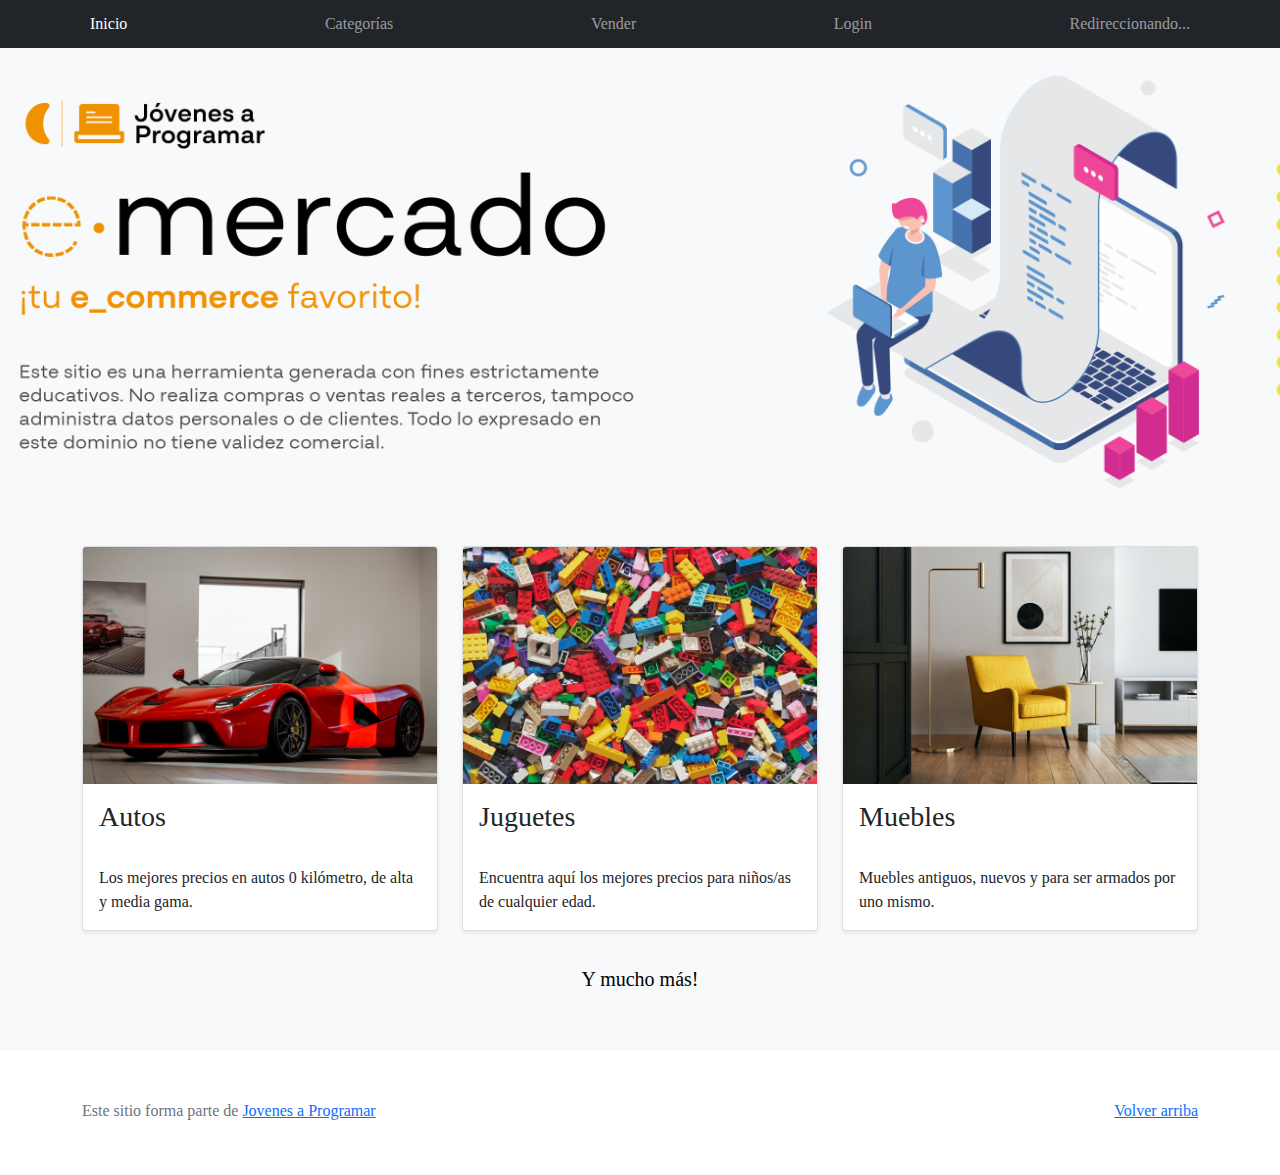
==== index.html @ e8e3187f "Agregamos algunas funcionalidades de la entrega 1 al resto de HTMLs y agregamos funcionalidad 1 de e" ====
<!DOCTYPE html>
<html lang="es">

<head>
  <meta http-equiv="Content-Type" content="text/html; charset=UTF-8">
  <meta name="viewport" content="width=device-width, initial-scale=1, shrink-to-fit=no">
  <title>eMercado - Todo lo que busques está aquí</title>

  <link href="https://fonts.googleapis.com/css?family=Raleway:300,300i,400,400i,700,700i,900,900i" rel="stylesheet">
  <link href="css/bootstrap.min.css" rel="stylesheet">
  <link href="css/styles.css" rel="stylesheet">
</head>

<body>
  <nav class="navbar navbar-expand-lg navbar-dark bg-dark p-1">
    <div class="container">
      <button class="navbar-toggler" type="button" data-bs-toggle="collapse" data-bs-target="#navbarNav"
        aria-controls="navbarNav" aria-expanded="false" aria-label="Toggle navigation">
        <span class="navbar-toggler-icon"></span>
      </button>
      <div class="collapse navbar-collapse" id="navbarNav">
        <ul class="navbar-nav w-100 justify-content-between">
          <li class="nav-item">
            <a class="nav-link active" href="index.html">Inicio</a>
          </li>
          <li class="nav-item">
            <a class="nav-link" href="categories.html">Categorías</a>
          </li>
          <li class="nav-item">
            <a class="nav-link" href="sell.html">Vender</a>
          </li>
          <li class="nav-item">
            <a class="nav-link" href="login.html" id="boton-login">Login</a> <!-- Agregamos dirección a login -->
          </li>
          <li class="nav-item">
            <a class="nav-link" href="my-profile.html" id="perfil"></a> <!-- Agregamos dirección al perfil del usuario -->
          </li>
        </ul>
      </div>
    </div>
  </nav>
  <main>
    <div class="jumbotron text-center"></div>
    <div class="album py-5 bg-light">
      <div class="container">
        <div class="row">
          <div class="col-md-4">
            <div class="card mb-4 shadow-sm custom-card cursor-active" id="autos">
              <img class="bd-placeholder-img card-img-top" src="img/cars_index.jpg"
                alt="Imgagen representativa de la categoría 'Autos'">
              <h3 class="m-3">Autos</h3>
              <div class="card-body">
                <p class="card-text">Los mejores precios en autos 0 kilómetro, de alta y media gama.</p>
              </div>
            </div>
          </div>
          <div class="col-md-4">
            <div class="card mb-4 shadow-sm custom-card cursor-active" id="juguetes">
              <img class="bd-placeholder-img card-img-top" src="img/toys_index.jpg"
                alt="Imgagen representativa de la categoría 'Juguetes'">
              <h3 class="m-3">Juguetes</h3>
              <div class="card-body">
                <p class="card-text">Encuentra aquí los mejores precios para niños/as de cualquier edad.</p>
              </div>
            </div>
          </div>
          <div class="col-md-4">
            <div class="card mb-4 shadow-sm custom-card cursor-active" id="muebles">
              <img class="bd-placeholder-img card-img-top" src="img/furniture_index.jpg"
                alt="Imgagen representativa de la categoría 'Muebles'">
              <h3 class="m-3">Muebles</h3>
              <div class="card-body">
                <p class="card-text">Muebles antiguos, nuevos y para ser armados por uno mismo.</p>
              </div>
            </div>
          </div>
        </div>
        <div class="row">
          <a class="btn btn-light btn-lg btn-block" href="categories.html">Y mucho más!</a>
        </div>
      </div>
    </div>
  </main>
  <footer class="text-muted">
    <div class="container">
      <p class="float-end">
        <a href="#">Volver arriba</a>
      </p>
      <p>Este sitio forma parte de <a href="https://jovenesaprogramar.edu.uy/" target="_blank">Jovenes a Programar</a></p>
    </div>
  </footer>
  <script src="js/bootstrap.bundle.min.js"></script>
  <script src="js/index.js"></script>
  <script src="js/init.js"></script>
  <script src="js/usuario.js"></script>
</body>

</html>
---- css/styles.css ----
.jumbotron,
.card-body,
.container,
.site-header {
  font-family: 'Verdana', serif !important;
}

.jumbotron .display-4 {
  font-weight: bold;
}

nav a {
  text-decoration: none;
}

.bd-placeholder-img {
  font-size: 1.125rem;
  text-anchor: middle;
  -webkit-user-select: none;
  -moz-user-select: none;
  -ms-user-select: none;
  user-select: none;
}

@media (min-width: 768px) {
  .bd-placeholder-img-lg {
    font-size: 3.5rem;
  }
}

.jumbotron {
  height: 50vh;
  padding: 5em inherit;
  margin-bottom: 0;
  background-color: #53C0FB;
  background: url('../img/cover_back.png');
  background-size: cover;
  background-position: center;
  background-repeat: no-repeat;
  color: black;
  font-weight: bold;
}

@media (min-width: 768px) {
  .jumbotron {
    padding-top: 6rem;
    padding-bottom: 6rem;
  }
}

.jumbotron p:last-child {
  margin-bottom: 0;
}

.jumbotron-heading {
  font-weight: 300;
}

.jumbotron .container {
  max-width: 40rem;
  background-color: rgba(255, 255, 255, 0.5);
  border-radius: 10px;
  text-shadow: 1px 1px 2px grey;
}

.jumbotron .lead {
  font-size: 38px;
}

footer {
  padding-top: 3rem;
  padding-bottom: 3rem;
}

footer p {
  margin-bottom: .25rem;
}

.site-header a {
  color: white;
  transition: ease-in-out color .15s;
}

.site-header .dropdown-menu a {
  color: black;
}

.dropzone {
  border: 2px dashed #0087F7;
  border-radius: 5px;
  background: white;
}

.img-fit {
  max-height: 100%;
}

.alert {
  position: fixed;
  top: 80px;
  width: 50%;
  left: 50%;
  transform: translate(-50%, 0);
}

.lds-ring {
  display: inline-block;
  position: relative;
  width: 64px;
  height: 64px;
  top: 50%;
  left: 50%;
}

.cursor-active {
  cursor: pointer;
}

.left {
  float: left;
  padding: 4px;
  background-color: rgba(255, 255, 255, 0.5);
}

.lds-ring div {
  box-sizing: border-box;
  display: block;
  position: absolute;
  width: 51px;
  height: 51px;
  margin: 6px;
  border: 6px solid #fff;
  border-radius: 50%;
  animation: lds-ring 1.2s cubic-bezier(0.5, 0, 0.5, 1) infinite;
  border-color: #fff transparent transparent transparent;
}

.lds-ring div:nth-child(1) {
  animation-delay: -0.45s;
}

.lds-ring div:nth-child(2) {
  animation-delay: -0.3s;
}

.lds-ring div:nth-child(3) {
  animation-delay: -0.15s;
}

@keyframes lds-ring {
  0% {
    transform: rotate(0deg);
  }

  100% {
    transform: rotate(360deg);
  }
}

.signin {
  width: 100%;
  max-width: 330px;
  padding: 15px;
  margin: auto;
}

#spinner-wrapper {
  position: fixed;
  background-color: rgba(0, 0, 0, 0.5);
  width: 100%;
  height: 100%;
  top: 0;
  left: 0;
  z-index: 1021;
  display: none;
}

main {
  min-height: calc(100vh - 210px);
}

a.custom-card,
a.custom-card:hover {
  color: inherit;
  text-decoration: inherit;
}

.checked {
  color: orange;
}

/* Código para el estilo de la tabla y los productos */

.auto-table:hover {
  background-color: #dbdbdbdc; /* Cambia el color de fondo al pasar el mouse */
  box-shadow: 0 0 10px rgba(0, 0, 0, 0.2);
}
.cambio1 {
  text-align: center;
}
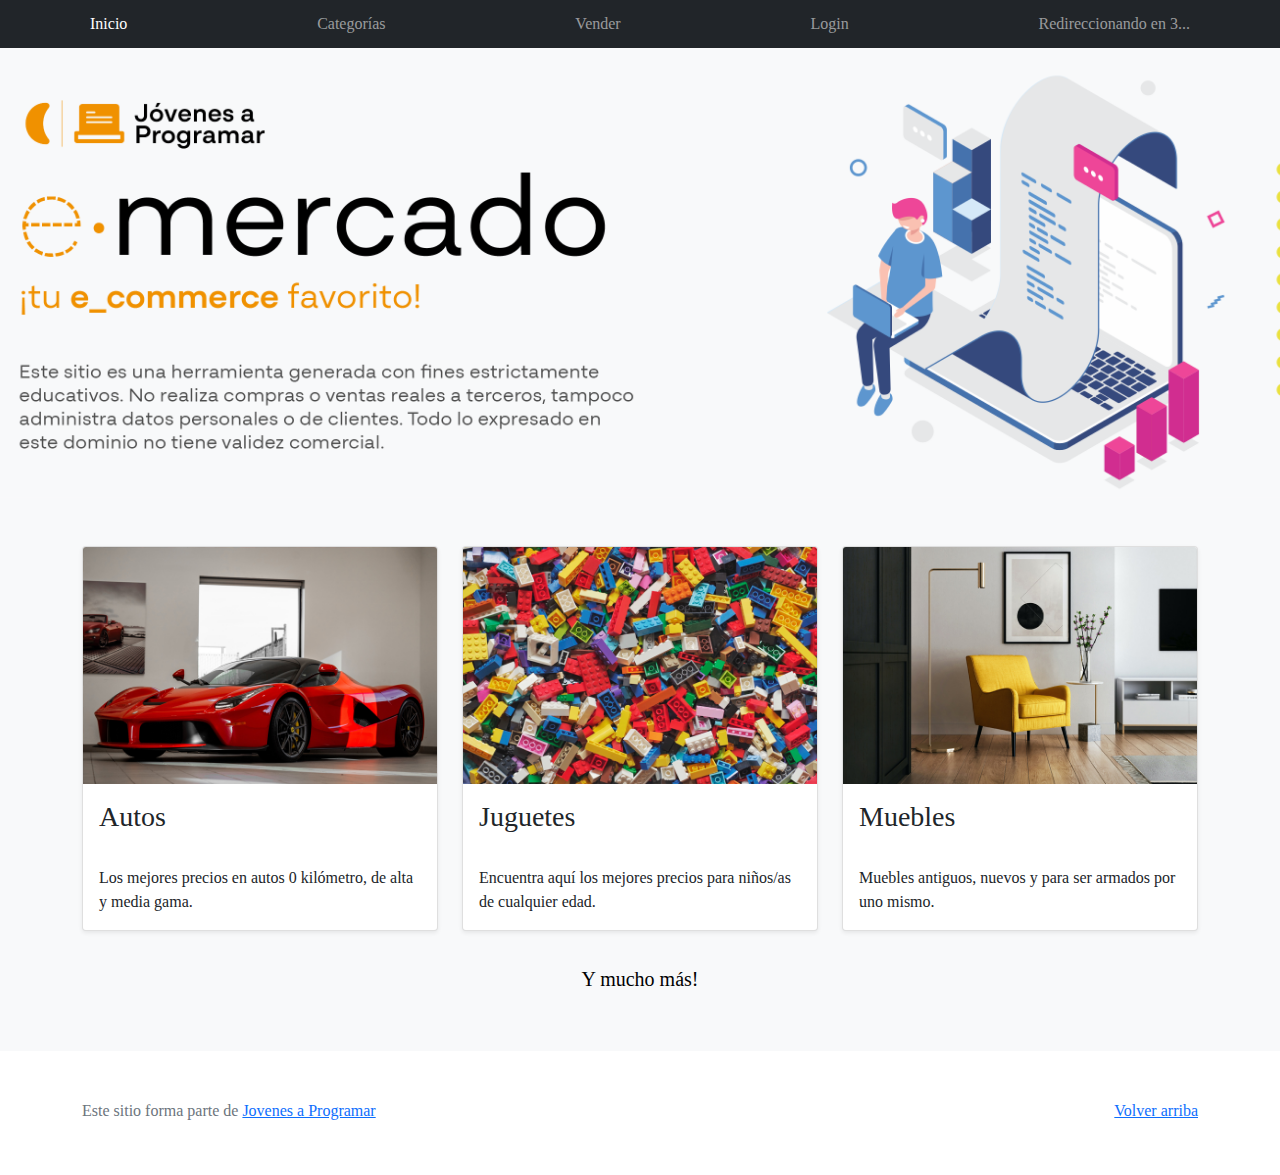
==== commit 91301970: "Agregamos todas las funcionalidades para la parte 3 de la entrega 2" ====
--- a/index.html
+++ b/index.html
@@ -92,7 +92,6 @@
   <script src="js/bootstrap.bundle.min.js"></script>
   <script src="js/index.js"></script>
   <script src="js/init.js"></script>
-  <script src="js/usuario.js"></script>
 </body>
 
 </html>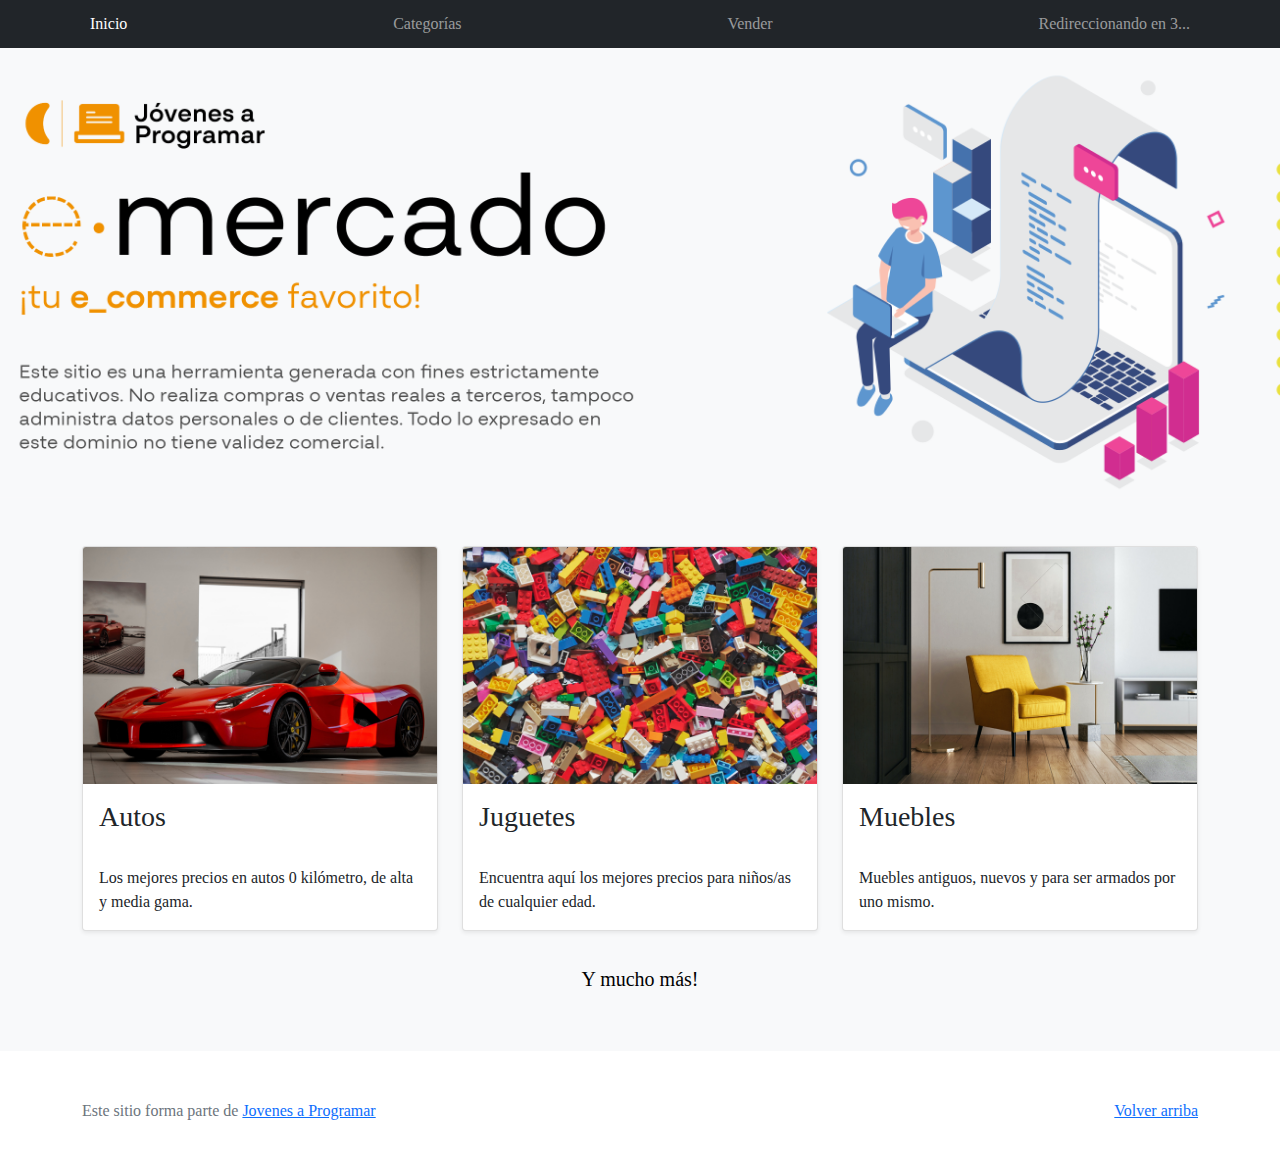
==== commit b5c57e58: "Finalización de la funcionalidad 2" ====
--- a/index.html
+++ b/index.html
@@ -30,10 +30,18 @@
             <a class="nav-link" href="sell.html">Vender</a>
           </li>
           <li class="nav-item">
-            <a class="nav-link" href="login.html" id="boton-login">Login</a> <!-- Agregamos dirección a login -->
-          </li>
-          <li class="nav-item">
-            <a class="nav-link" href="my-profile.html" id="perfil"></a> <!-- Agregamos dirección al perfil del usuario -->
+            <div class="dropdown">
+              <a class="nav-link dropdown-toggle" href="#" role="button" id="userDropdown" data-bs-toggle="dropdown"
+                aria-haspopup="true" aria-expanded="false">
+                <span id="perfil"></span>
+              </a>
+              <div class="dropdown-menu" aria-labelledby="userDropdown" id="profile-options">
+                <a class="dropdown-item" href="cart.html">Mi carrito</a>
+                <a class="dropdown-item" href="my-profile.html">Mi perfil</a>
+                <div class="dropdown-divider"></div>
+                <a class="dropdown-item" href="login.html" id="boton-login">Cerrar sesión</a>
+              </div>
+            </div>
           </li>
         </ul>
       </div>
--- a/css/styles.css
+++ b/css/styles.css
@@ -198,3 +198,23 @@
 .cambio1 {
   text-align: center;
 }
+
+/* Código para el estilo de la barra de busqueda en productos */
+
+#barraBuscar {
+  display: block;
+    width:auto;
+    padding: .375rem .75rem;
+    font-size: 1rem;
+    font-weight: 400;
+    line-height: 1.5;
+    color: #212529;
+    background-color: #fff;
+    background-clip: padding-box;
+    border: 1px solid #ced4da;
+    -webkit-appearance: none;
+    -moz-appearance: none;
+    appearance: none;
+    /* border-radius: .25rem; */
+    transition: border-color .15s ease-in-out,box-shadow .15s ease-in-out;
+}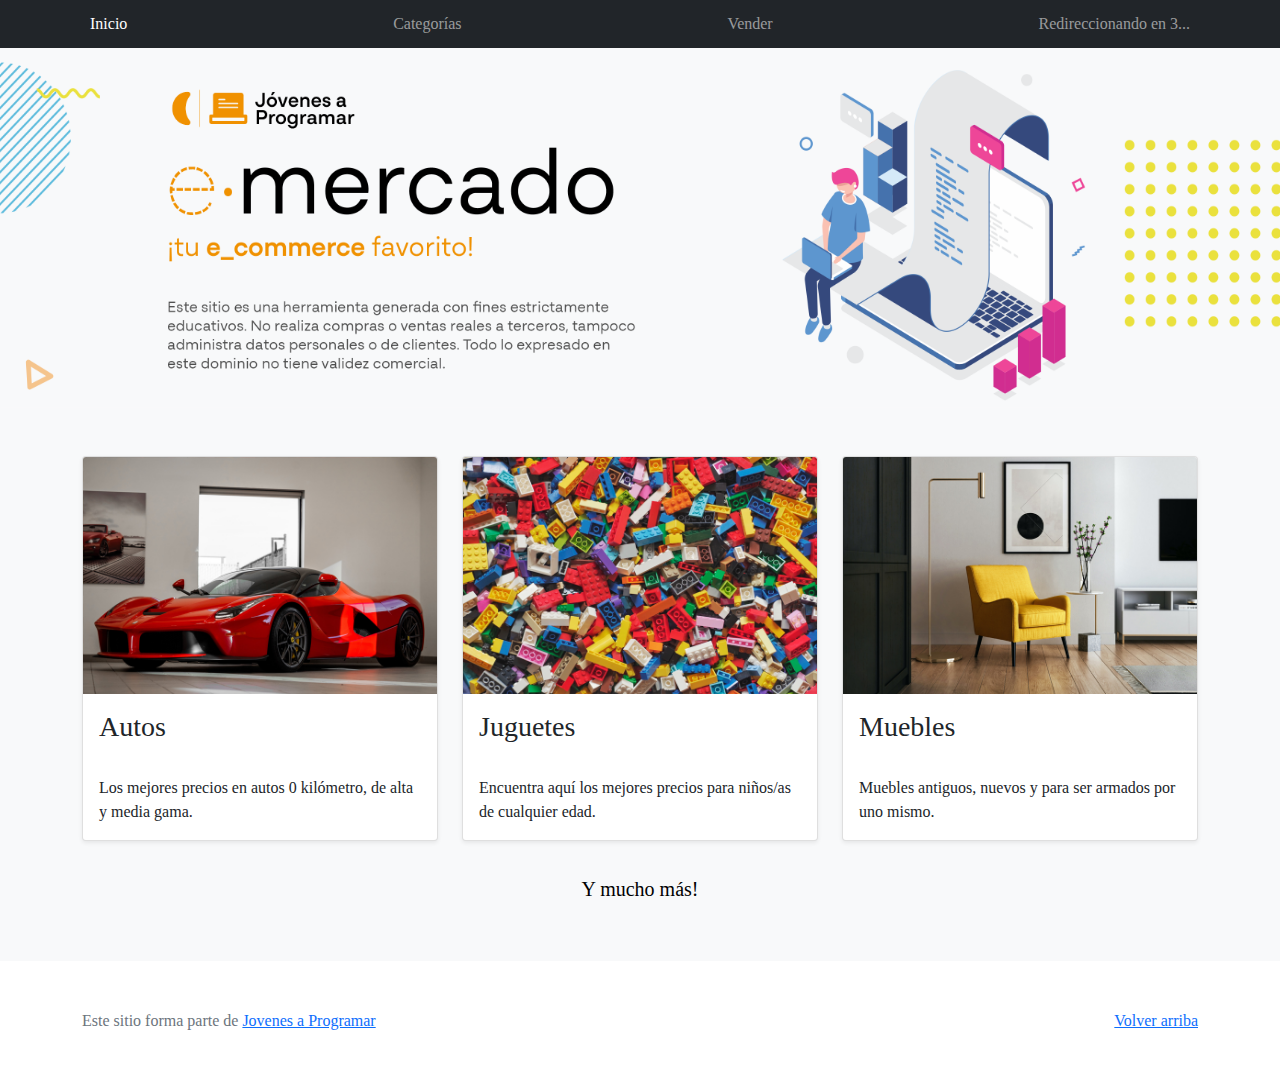
==== commit 06f6e3c1: "Escribimos todas las variables en ingles" ====
--- a/index.html
+++ b/index.html
@@ -33,13 +33,15 @@
             <div class="dropdown">
               <a class="nav-link dropdown-toggle" href="#" role="button" id="userDropdown" data-bs-toggle="dropdown"
                 aria-haspopup="true" aria-expanded="false">
-                <span id="perfil"></span>
+                <span id="profile"></span>
               </a>
               <div class="dropdown-menu" aria-labelledby="userDropdown" id="profile-options">
                 <a class="dropdown-item" href="cart.html">Mi carrito</a>
                 <a class="dropdown-item" href="my-profile.html">Mi perfil</a>
+                <a class="dropdown-item" href="wishlist.html">Lista de deseados</a>
                 <div class="dropdown-divider"></div>
-                <a class="dropdown-item" href="login.html" id="boton-login">Cerrar sesión</a>
+                <a class="dropdown-item" href="login.html" id="loginButton">Cerrar sesión</a>
+                <button class="dropdown-item" id="switchMode">Modo noche</button>
               </div>
             </div>
           </li>
@@ -49,13 +51,13 @@
   </nav>
   <main>
     <div class="jumbotron text-center"></div>
-    <div class="album py-5 bg-light">
+    <div class="album py-5 bg-light" id="black1">
       <div class="container">
         <div class="row">
           <div class="col-md-4">
             <div class="card mb-4 shadow-sm custom-card cursor-active" id="autos">
               <img class="bd-placeholder-img card-img-top" src="img/cars_index.jpg"
-                alt="Imgagen representativa de la categoría 'Autos'">
+                alt="Imagen representativa de la categoría 'Autos'">
               <h3 class="m-3">Autos</h3>
               <div class="card-body">
                 <p class="card-text">Los mejores precios en autos 0 kilómetro, de alta y media gama.</p>
@@ -65,7 +67,7 @@
           <div class="col-md-4">
             <div class="card mb-4 shadow-sm custom-card cursor-active" id="juguetes">
               <img class="bd-placeholder-img card-img-top" src="img/toys_index.jpg"
-                alt="Imgagen representativa de la categoría 'Juguetes'">
+                alt="Imagen representativa de la categoría 'Juguetes'">
               <h3 class="m-3">Juguetes</h3>
               <div class="card-body">
                 <p class="card-text">Encuentra aquí los mejores precios para niños/as de cualquier edad.</p>
@@ -75,7 +77,7 @@
           <div class="col-md-4">
             <div class="card mb-4 shadow-sm custom-card cursor-active" id="muebles">
               <img class="bd-placeholder-img card-img-top" src="img/furniture_index.jpg"
-                alt="Imgagen representativa de la categoría 'Muebles'">
+                alt="Imagen representativa de la categoría 'Muebles'">
               <h3 class="m-3">Muebles</h3>
               <div class="card-body">
                 <p class="card-text">Muebles antiguos, nuevos y para ser armados por uno mismo.</p>
--- a/css/styles.css
+++ b/css/styles.css
@@ -29,17 +29,29 @@
 }
 
 .jumbotron {
-  height: 50vh;
+  height: 40vh;
   padding: 5em inherit;
   margin-bottom: 0;
   background-color: #53C0FB;
   background: url('../img/cover_back.png');
-  background-size: cover;
+  background-size: 100% 100%;
   background-position: center;
   background-repeat: no-repeat;
   color: black;
   font-weight: bold;
 }
+
+body.bg-dark .jumbotron {
+  background-image: url('../img/cover_back-negro.png');
+  color: white;
+}
+
+.list-group-item {
+  margin-bottom: 20px;
+  border-radius: 5px;
+}
+
+
 
 @media (min-width: 768px) {
   .jumbotron {
@@ -195,26 +207,67 @@
   background-color: #dbdbdbdc; /* Cambia el color de fondo al pasar el mouse */
   box-shadow: 0 0 10px rgba(0, 0, 0, 0.2);
 }
-.cambio1 {
-  text-align: center;
-}
-
-/* Código para el estilo de la barra de busqueda en productos */
-
-#barraBuscar {
-  display: block;
-    width:auto;
-    padding: .375rem .75rem;
-    font-size: 1rem;
-    font-weight: 400;
-    line-height: 1.5;
-    color: #212529;
-    background-color: #fff;
-    background-clip: padding-box;
-    border: 1px solid #ced4da;
-    -webkit-appearance: none;
-    -moz-appearance: none;
-    appearance: none;
-    /* border-radius: .25rem; */
-    transition: border-color .15s ease-in-out,box-shadow .15s ease-in-out;
+
+/* ESTILOS QUE SE APLICAN SI EL ANCHO DE LA PANTALLA ES MAYOR O IGUAL A 576px */
+
+@media (min-width: 576px) {
+  #productPictures{
+    max-width: 75%;
+  }
+}
+
+#cartItemImage{
+  width: 150px;
+  min-width:75px;
+}
+
+/* ESTILOS PARA EL BOTON DE CORAZON */
+
+#wishlist:hover{
+  transform:scale(1.1);
+}
+
+.activeHeart, .activeHeart:hover{
+  color:red;
+}
+
+.darkModeHeart, #wishlist.darkModeHeart:hover{
+  color:white;
+}
+
+.modal-content  {
+  color: black;
+}
+
+.red-text {
+  color: rgb(211, 65, 65);
+}
+
+.custom-card {
+  transition: transform 0.3s ease-in-out ;
+}
+
+.custom-card:hover {
+  transform: scale(1.05); 
+}
+
+#Inicio:hover {
+  transform: scale(1.05); 
+}
+
+.profileImageContainer {
+  position: absolute;
+  top: 70px; /* Ajusta la posición vertical según tus preferencias */
+  right: 280px; /* Ajusta la posición horizontal según tus preferencias */
+  width: 100px; /* Ajusta el ancho de la imagen de perfil */
+  height: 100px; /* Ajusta el alto de la imagen de perfil */
+  border: 2px solid #ccc;
+  border-radius: 50%;
+  overflow: hidden;
+}
+
+.profileImage {
+  width: 100%;
+  height: 100%;
+  object-fit: cover;
 }